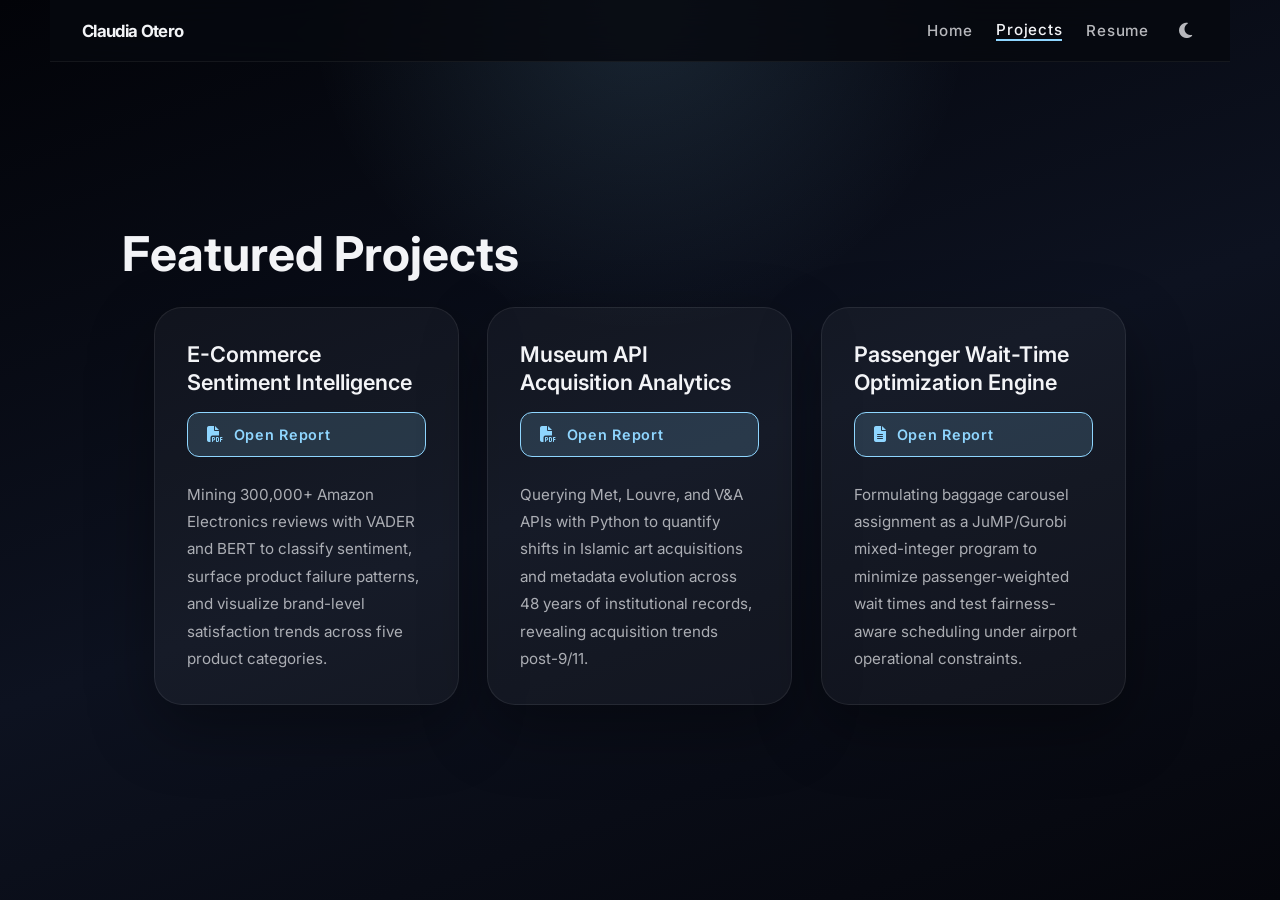
==== projects/index.html @ 405ea979 "Site update: redesign" ====
<!DOCTYPE html>
<html lang="en">
<head>
  <meta charset="UTF-8">
  <meta name="viewport" content="width=device-width, initial-scale=1.0">
  <link rel="canonical" href="https://claudiaotero.com/projects/">
  <meta name="description" content="Featured projects by Claudia Otero showcasing data science, APIs, and optimization work.">
  <title>Projects | Claudia Otero</title>
  <link rel="preconnect" href="https://fonts.googleapis.com">
  <link rel="preconnect" href="https://fonts.gstatic.com" crossorigin>
  <link href="https://fonts.googleapis.com/css2?family=Inter:wght@400;500;600;700&display=swap" rel="stylesheet">
  <link rel="stylesheet" href="https://cdnjs.cloudflare.com/ajax/libs/font-awesome/6.5.0/css/all.min.css">
  <link rel="stylesheet" href="/assets/styles.css">
</head>
<body>
  <div class="page">
    <nav class="site-nav">
      <a class="brand" href="/">Claudia Otero</a>
      <div class="nav-links">
        <a href="/">Home</a>
        <a href="/projects/">Projects</a>
        <a href="/resume/">Resume</a>
        <button id="theme-toggle" aria-label="Toggle theme"><i class="fas fa-moon"></i></button>
      </div>
    </nav>

    <main style="padding: 8rem 2rem 4rem; max-width: 1100px; margin: 0 auto;">
      <h1 class="section-title reveal">Featured Projects</h1>

      <div class="projects-grid">
        <article class="project-card reveal reveal-delay-1">
          <div class="project-preview">
            <h2 class="project-title">E-Commerce Sentiment Intelligence</h2>
            <a class="project-link" href="/documents/Sentiment_Analysis_of_Amazon_Electronics_Reviews.pdf" target="_blank" rel="noopener">
              <i class="fas fa-file-pdf"></i> Open Report
            </a>
          </div>
          <p class="project-description">
            Mining 300,000+ Amazon Electronics reviews with VADER and BERT to classify sentiment, surface product failure patterns, and visualize brand-level satisfaction trends across five product categories.
          </p>
        </article>

        <article class="project-card reveal reveal-delay-2">
          <div class="project-preview">
            <h2 class="project-title">Museum API Acquisition Analytics</h2>
            <a class="project-link" href="/documents/Museum APIs_ Islamic Art Study.pdf" target="_blank" rel="noopener">
              <i class="fas fa-file-pdf"></i> Open Report
            </a>
          </div>
          <p class="project-description">
            Querying Met, Louvre, and V&A APIs with Python to quantify shifts in Islamic art acquisitions and metadata evolution across 48 years of institutional records, revealing acquisition trends post-9/11.
          </p>
        </article>

        <article class="project-card reveal reveal-delay-3">
          <div class="project-preview">
            <h2 class="project-title">Passenger Wait-Time Optimization Engine</h2>
            <a class="project-link" href="/documents/CourseProjectClaudiaOtero (1).html" target="_blank" rel="noopener">
              <i class="fas fa-file-alt"></i> Open Report
            </a>
          </div>
          <p class="project-description">
            Formulating baggage carousel assignment as a JuMP/Gurobi mixed-integer program to minimize passenger-weighted wait times and test fairness-aware scheduling under airport operational constraints.
          </p>
        </article>
      </div>
    </main>

    <footer class="site-footer"></footer>
  </div>

  <script src="/assets/app.js" defer></script>
</body>
</html>
---- assets/styles.css ----
:root {
  color-scheme: dark;
  --bg: #07090f;
  --surface: rgba(255,255,255,.04);
  --surface-strong: rgba(255,255,255,.08);
  --text: #f3f4f7;
  --text-muted: rgba(243,244,247,.68);
  --accent: #8fd6ff;
  --accent-soft: rgba(143,214,255,.16);
  --border: rgba(255,255,255,.08);
  --nav-bg: rgba(7,9,15,.82);
  --nav-border: rgba(255,255,255,.06);
  --card-bg: rgba(255,255,255,.04);
  --card-border: rgba(255,255,255,.08);
  --shadow: 0 24px 64px rgba(0,0,0,.35);
  --radius: 28px;
  --max-width: 1180px;
  font-family: Inter, system-ui, -apple-system, BlinkMacSystemFont, "Segoe UI", sans-serif;
}

html[data-theme="light"] {
  color-scheme: light;
  --bg: #f0f4f8;
  --surface: rgba(0,0,0,.03);
  --surface-strong: rgba(0,0,0,.06);
  --text: #0f172a;
  --text-muted: #475569;
  --accent: #0278d5;
  --accent-soft: rgba(2,120,213,.12);
  --border: rgba(0,0,0,.1);
  --nav-bg: rgba(240,244,248,.88);
  --nav-border: rgba(0,0,0,.08);
  --card-bg: rgba(255,255,255,.7);
  --card-border: rgba(0,0,0,.08);
  --shadow: 0 24px 64px rgba(0,0,0,.08);
}

html {
  scroll-behavior: smooth;
}

body {
  margin: 0;
  min-height: 100vh;
  color: var(--text);
  background: radial-gradient(circle at top, rgba(143,214,255,.14), transparent 30%),
    linear-gradient(160deg, #020308 0%, #0d1220 52%, #05060c 100%);
  transition: background .4s ease, color .3s ease;
}

html[data-theme="light"] body {
  background: linear-gradient(160deg, #dde8f5 0%, #f0f4f8 45%, #e8eef6 100%);
}

* {
  box-sizing: border-box;
}

a {
  color: inherit;
  text-decoration: none;
}

img {
  max-width: 100%;
  display: block;
}

/* ── Scroll-reveal ─────────────────────────────────────────── */
.reveal {
  opacity: 0;
  transform: translateY(28px);
  transition: opacity .65s cubic-bezier(.16,1,.3,1), transform .65s cubic-bezier(.16,1,.3,1);
}
.reveal.visible {
  opacity: 1;
  transform: none;
}
.reveal-delay-1 { transition-delay: .1s; }
.reveal-delay-2 { transition-delay: .2s; }
.reveal-delay-3 { transition-delay: .3s; }

/* ── Page wrapper ─────────────────────────────────────────── */
.page {
  position: relative;
  min-height: 100vh;
}

/* ── Nav ──────────────────────────────────────────────────── */
.site-nav {
  position: fixed;
  inset: 0 0 auto;
  z-index: 20;
  display: flex;
  align-items: center;
  justify-content: space-between;
  width: 100%;
  max-width: var(--max-width);
  margin: 0 auto;
  padding: 1.25rem 2rem;
  backdrop-filter: blur(20px);
  background: var(--nav-bg);
  border-bottom: 1px solid var(--nav-border);
  transition: background .4s ease, border-color .4s ease;
}

.brand {
  font-weight: 700;
  letter-spacing: -.04em;
  font-size: 1.05rem;
  position: relative;
}

.nav-links {
  display: flex;
  align-items: center;
  gap: 1.5rem;
}

.nav-links a {
  font-size: .95rem;
  font-weight: 500;
  letter-spacing: .05em;
  opacity: .75;
  transition: opacity .2s ease;
  position: relative;
}

.nav-links a::after {
  content: '';
  position: absolute;
  bottom: -3px;
  left: 0;
  width: 0;
  height: 2px;
  background: var(--accent);
  border-radius: 2px;
  transition: width .25s ease;
}

.nav-links a:hover,
.nav-links a:focus-visible {
  opacity: 1;
}

.nav-links a:hover::after,
.nav-links a:focus-visible::after {
  width: 100%;
}

#theme-toggle {
  border: none;
  background: transparent;
  color: inherit;
  cursor: pointer;
  font-size: 1.1rem;
  display: grid;
  place-items: center;
  opacity: .75;
  transition: opacity .2s ease, transform .3s ease;
}

#theme-toggle:hover {
  opacity: 1;
  transform: rotate(20deg) scale(1.15);
}

main,
footer {
  width: min(100%, var(--max-width));
  margin: 0 auto;
}

/* ── Hero ─────────────────────────────────────────────────── */
.hero {
  display: grid;
  grid-template-columns: 1.1fr .9fr;
  align-items: center;
  gap: 4rem;
  min-height: calc(100vh - 7rem);
  padding: 8rem 2rem 4rem;
}

.hero-copy {
  max-width: 520px;
}

.eyebrow {
  margin: 0 0 1rem;
  font-size: .95rem;
  font-weight: 600;
  letter-spacing: .2em;
  text-transform: uppercase;
  color: var(--accent);
}

.hero-copy h1 {
  margin: 0;
  font-size: clamp(3rem, 6vw, 5.4rem);
  line-height: .94;
}

.hero-lines {
  display: grid;
  gap: .75rem;
  margin: 2rem 0 2.5rem;
  font-size: 1.05rem;
  line-height: 1.9;
  color: var(--text-muted);
}

.hero-lines p {
  margin: 0;
}

/* ── Gradient text (animated title) ────────────────────────── */
.gradient-text {
  background: linear-gradient(135deg, var(--accent) 0%, #ff6b9d 25%, #feca57 50%, #48dbfb 75%, var(--accent) 100%);
  background-size: 300% 300%;
  -webkit-background-clip: text;
  -webkit-text-fill-color: transparent;
  background-clip: text;
  animation: gradient-shift 6s ease infinite;
}

@keyframes gradient-shift {
  0% { background-position: 0% 50%; }
  50% { background-position: 100% 50%; }
  100% { background-position: 0% 50%; }
}

html[data-theme="light"] .gradient-text {
  background: linear-gradient(135deg, #0d47a1 0%, #7b1fa2 25%, #f57c00 50%, #00838f 75%, #0d47a1 100%);
  background-size: 300% 300%;
  -webkit-background-clip: text;
  -webkit-text-fill-color: transparent;
  background-clip: text;
  animation: gradient-shift 6s ease infinite;
}

/* ── Accent links in text ──────────────────────────────────── */
.link-accent {
  position: relative;
  color: var(--accent);
  font-weight: 600;
  transition: opacity .2s ease;
}

.link-accent::after {
  content: '';
  position: absolute;
  bottom: -2px;
  left: 0;
  width: 100%;
  height: 1.5px;
  background: var(--accent);
  border-radius: 2px;
  opacity: 0;
  transition: opacity .3s ease;
}

.link-accent:hover,
.link-accent:focus-visible {
  opacity: .85;
}

.link-accent:hover::after,
.link-accent:focus-visible::after {
  opacity: 1;
}

/* ── Social icons ─────────────────────────────────────────── */
.social-links {
  display: flex;
  gap: 1rem;
}

.social-links a {
  width: 46px;
  height: 46px;
  border-radius: 18px;
  display: grid;
  place-items: center;
  background: var(--surface);
  border: 1px solid var(--border);
  color: var(--text);
  transition: transform .25s cubic-bezier(.34,1.56,.64,1), background .25s ease, color .25s ease, border-color .25s ease;
}

.social-links a:hover,
.social-links a:focus-visible {
  transform: translateY(-4px) scale(1.08);
  background: var(--accent-soft);
  border-color: var(--accent);
  color: var(--accent);
}

/* ── Hero image ───────────────────────────────────────────── */
.hero-image {
  display: flex;
  align-items: center;
  justify-content: center;
}

.hero-image img {
  width: min(100%, 540px);
  border-radius: 32px;
  border: 1px solid var(--border);
  box-shadow: 0 40px 120px rgba(0,0,0,.3);
  transition: transform .5s cubic-bezier(.34,1.56,.64,1), box-shadow .5s ease;
}

.hero-image img:hover {
  transform: scale(1.025) rotate(.5deg);
}

/* ── Section title ────────────────────────────────────────── */
.section-title {
  margin: 6rem 0 1.5rem;
  font-size: clamp(2.2rem, 4vw, 3rem);
  color: var(--text);
}

/* ── Projects grid ────────────────────────────────────────── */
.projects-grid {
  display: grid;
  grid-template-columns: repeat(auto-fit, minmax(280px, 1fr));
  gap: 1.75rem;
  padding: 0 2rem 4rem;
}

.project-card {
  border-radius: var(--radius);
  padding: 2rem;
  background: var(--card-bg);
  border: 1px solid var(--card-border);
  box-shadow: var(--shadow);
  display: grid;
  gap: 1.5rem;
  transition: transform .35s cubic-bezier(.34,1.56,.64,1), border-color .3s ease, box-shadow .3s ease;
  will-change: transform;
}

.project-card:hover {
  border-color: var(--accent);
  box-shadow: 0 0 0 1px var(--accent), 0 32px 80px rgba(143,214,255,.12), var(--shadow);
}

html[data-theme="light"] .project-card:hover {
  box-shadow: 0 0 0 1px var(--accent), 0 32px 80px rgba(2,120,213,.1), var(--shadow);
}

.project-preview {
  display: grid;
  gap: 1rem;
}

.project-title {
  margin: 0;
  font-size: 1.35rem;
  line-height: 1.3;
  font-weight: 600;
  color: var(--text);
}

.project-link {
  display: inline-flex;
  align-items: center;
  gap: .6rem;
  background: var(--accent-soft);
  border: 1px solid var(--accent);
  color: var(--accent);
  padding: .8rem 1.2rem;
  border-radius: 12px;
  font-size: .9rem;
  font-weight: 600;
  letter-spacing: .05em;
  transition: background .2s ease, transform .2s ease, color .2s ease;
}

.project-link:hover {
  background: var(--accent);
  color: #fff;
  transform: translateX(3px);
}

html[data-theme="light"] .project-link:hover {
  color: #fff;
}

.project-link i {
  font-size: 1rem;
}

.project-description {
  margin: 0;
  color: var(--text-muted);
  line-height: 1.8;
  font-size: .95rem;
}

/* ── Resume placeholder & container ───────────────────────── */
.resume-container {
  background: var(--card-bg);
  border: 1px solid var(--card-border);
  border-radius: var(--radius);
  overflow: hidden;
  box-shadow: var(--shadow);
}

.resume-container embed {
  display: block;
}

.resume-placeholder {
  background: var(--card-bg);
  border: 1px solid var(--card-border);
  border-radius: var(--radius);
  padding: 3rem;
  text-align: center;
  box-shadow: var(--shadow);
}

.resume-placeholder p:first-child {
  font-size: 1.25rem;
  font-weight: 600;
  color: var(--text);
  margin: 0 0 1rem;
}

.resume-placeholder p:last-child {
  color: var(--text-muted);
  line-height: 1.8;
  margin: 0;
}

.resume-placeholder code {
  background: var(--surface-strong);
  padding: .3rem .6rem;
  border-radius: 6px;
  font-family: 'Courier New', monospace;
  color: var(--accent);
}

/* ── Footer ───────────────────────────────────────────────── */
.site-footer {
  padding: 2rem;
}

/* ── Scroll hint ──────────────────────────────────────────── */
.scroll-hint {
  position: fixed;
  bottom: 2rem;
  left: 50%;
  transform: translateX(-50%);
  z-index: 10;
  animation: bounce 2s ease-in-out infinite;
  opacity: .5;
  transition: opacity .3s ease;
  pointer-events: none;
}

.scroll-hint:hover {
  opacity: 1;
}

@keyframes bounce {
  0%, 100% { transform: translateX(-50%) translateY(0); }
  50% { transform: translateX(-50%) translateY(8px); }
}

html[data-theme="light"] .scroll-hint {
  color: var(--text);
}

/* ── Cursor glow (both modes) ─────────────────────────────── */
@media (pointer: fine) {
  .cursor-glow {
    pointer-events: none;
    position: fixed;
    width: 480px;
    height: 480px;
    border-radius: 50%;
    background: radial-gradient(circle, rgba(143,214,255,.07) 0%, transparent 70%);
    transform: translate(-50%, -50%);
    transition: opacity .4s ease, background .4s ease;
    z-index: 0;
    opacity: 0;
  }

  html[data-theme="light"] .cursor-glow {
    background: radial-gradient(circle, rgba(13,71,161,.05) 0%, transparent 70%);
    display: block;
  }
}

/* ── Responsive ───────────────────────────────────────────── */
@media (max-width: 980px) {
  .hero {
    grid-template-columns: 1fr;
    padding-top: 8.5rem;
  }

  .hero-image {
    order: -1;
  }
}

@media (max-width: 680px) {
  .site-nav {
    padding: 1rem 1.25rem;
  }

  .nav-links {
    gap: 1rem;
    flex-wrap: wrap;
    justify-content: flex-end;
  }

  .hero {
    gap: 2.5rem;
    padding: 7.5rem 1.25rem 3rem;
  }

  .hero-copy h1 {
    font-size: clamp(2.8rem, 12vw, 4rem);
  }

  .social-links {
    justify-content: flex-start;
  }

  .projects-grid {
    padding: 0 0 3rem;
  }
}
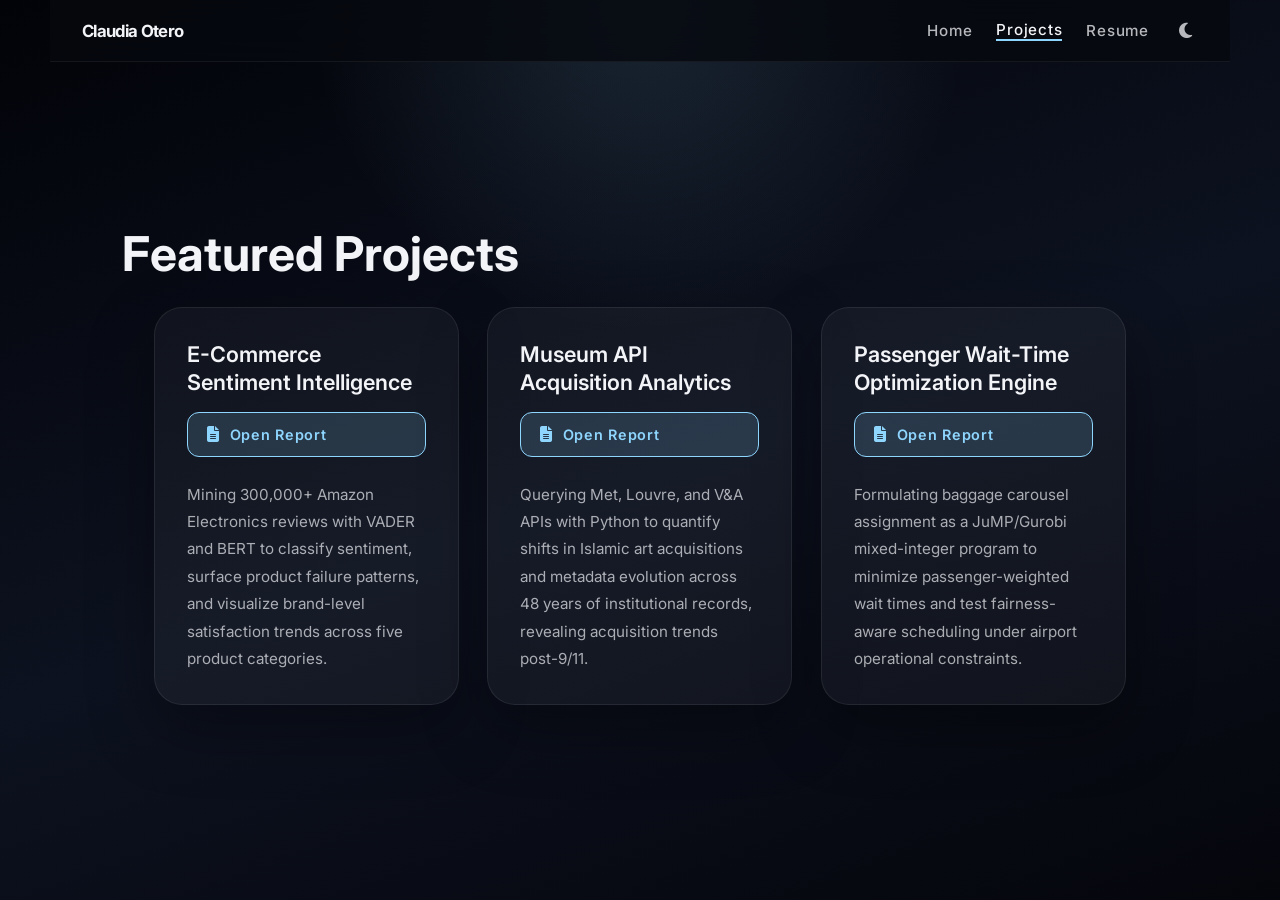
==== commit 39f1e9ba: "Change PDF icon class from 'fa-file-pdf' to 'fa-file-alt'" ====
--- a/projects/index.html
+++ b/projects/index.html
@@ -32,7 +32,7 @@
           <div class="project-preview">
             <h2 class="project-title">E-Commerce Sentiment Intelligence</h2>
             <a class="project-link" href="/documents/Sentiment_Analysis_of_Amazon_Electronics_Reviews.pdf" target="_blank" rel="noopener">
-              <i class="fas fa-file-pdf"></i> Open Report
+              <i class="fas fa-file-alt"></i> Open Report
             </a>
           </div>
           <p class="project-description">
@@ -44,7 +44,7 @@
           <div class="project-preview">
             <h2 class="project-title">Museum API Acquisition Analytics</h2>
             <a class="project-link" href="/documents/Museum APIs_ Islamic Art Study.pdf" target="_blank" rel="noopener">
-              <i class="fas fa-file-pdf"></i> Open Report
+              <i class="fas fa-file-alt"></i> Open Report
             </a>
           </div>
           <p class="project-description">
